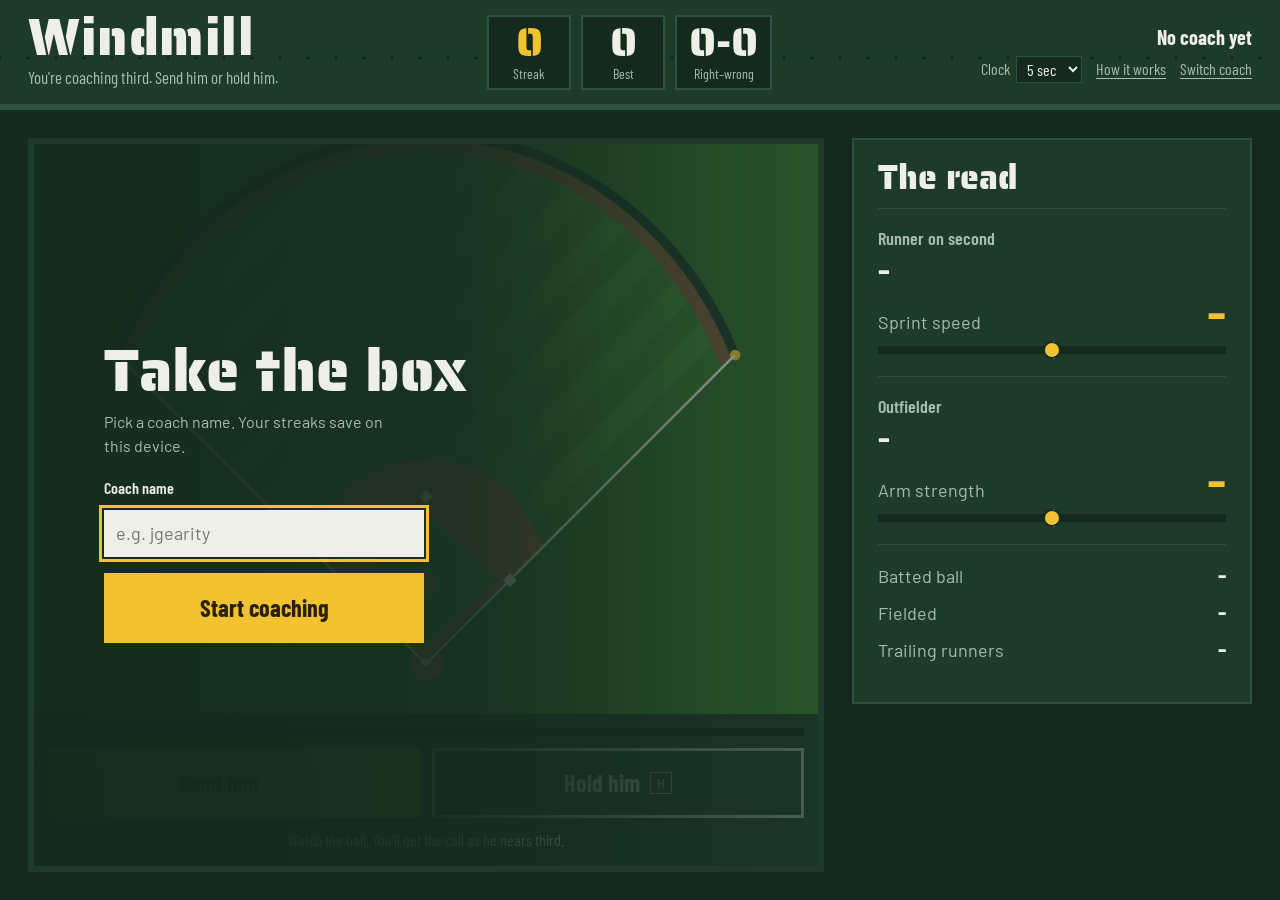
==== index.html @ f65767f8 "Windmill: third base coach simulator, rebuilt with real 2024-2026 data Static game (index.html, js/," ====
<!doctype html>
<html lang="en">
<head>
  <meta charset="utf-8">
  <meta name="viewport" content="width=device-width, initial-scale=1">
  <title>Windmill: Third Base Coach Simulator</title>
  <meta name="description" content="Real MLB plays. A runner is rounding third. Send him or hold him, and build a streak of correct calls.">
  <meta name="theme-color" content="#1e3a2b">
  <meta property="og:type" content="website">
  <meta property="og:title" content="Windmill: Third Base Coach Simulator">
  <meta property="og:description" content="Real MLB plays. A runner is rounding third. Send him or hold him, and build a streak of correct calls.">
  <meta property="og:image" content="og-image.png">
  <meta property="og:image:width" content="1200">
  <meta property="og:image:height" content="630">
  <meta name="twitter:card" content="summary_large_image">
  <link rel="icon" href="favicon.svg" type="image/svg+xml">
  <link rel="preconnect" href="https://fonts.googleapis.com">
  <link rel="preconnect" href="https://fonts.gstatic.com" crossorigin>
  <link href="https://fonts.googleapis.com/css2?family=Barlow:wght@400;500;600&family=Barlow+Condensed:wght@500;600;700&family=Saira+Stencil+One&display=swap" rel="stylesheet">
  <link rel="stylesheet" href="css/style.css">
</head>
<body>
  <header class="board">
    <div class="brand">
      <h1>Windmill</h1>
      <p>You're coaching third. Send him or hold him.</p>
    </div>
    <div class="tiles" aria-live="polite">
      <div class="tile tile-streak"><span class="tile-num" id="streak">0</span><span class="tile-label">Streak</span></div>
      <div class="tile"><span class="tile-num" id="best">0</span><span class="tile-label">Best</span></div>
      <div class="tile"><span class="tile-num" id="record">0-0</span><span class="tile-label">Right–wrong</span></div>
    </div>
    <div class="coach-meta">
      <span class="coach-name" id="coachName">No coach yet</span>
      <div class="coach-actions">
        <label class="timer-pick">Clock
          <select id="timerSelect">
            <option value="3">3 sec</option>
            <option value="5" selected>5 sec</option>
            <option value="8">8 sec</option>
            <option value="12">12 sec</option>
            <option value="0">Off</option>
          </select>
        </label>
        <button class="link-btn" id="aboutBtn" type="button">How it works</button>
        <button class="link-btn" id="switchBtn" type="button">Switch coach</button>
      </div>
    </div>
  </header>

  <main class="layout">
    <section class="field-wrap" aria-label="Play animation">
      <div class="stage">
        <div class="situation" id="situation" hidden>
          <span class="sit-round" id="sitRound" hidden></span>
          <span class="sit-inning" id="sitInning"></span>
          <span class="sit-outs" id="sitOuts"></span>
          <span class="sit-score" id="sitScore"></span>
        </div>
        <canvas id="field" role="img" aria-label="Top-down view of the field showing the runner, ball and outfielder"></canvas>
        <div class="clip-stage" id="clipStage" hidden></div>
      </div>

      <div class="callbar" id="callbar">
        <div class="clock" aria-hidden="true"><div class="clock-fill" id="clockFill"></div></div>
        <div class="calls">
          <button class="call call-send" id="sendBtn" type="button" disabled>Send him <kbd>S</kbd></button>
          <button class="call call-hold" id="holdBtn" type="button" disabled>Hold him <kbd>H</kbd></button>
        </div>
        <p class="call-hint" id="callHint" aria-live="polite">Watch the ball. You'll get the call as he nears third.</p>
      </div>

      <form class="login" id="login">
        <h2>Take the box</h2>
        <p>Pick a coach name. Your streaks save on this device.</p>
        <label for="username">Coach name</label>
        <input id="username" name="username" maxlength="20" autocomplete="nickname" required placeholder="e.g. jgearity">
        <button type="submit" class="call call-send">Start coaching</button>
        <div class="local-board" id="localBoard"></div>
      </form>
    </section>

    <aside class="panel" id="scout" aria-label="Scouting report">
      <h2 class="panel-title">The read</h2>
      <div class="scout-block">
        <p class="who"><span class="who-role">Runner on second</span><span class="who-name" id="runnerName">–</span></p>
        <div class="stat">
          <span class="stat-label">Sprint speed</span>
          <span class="stat-val" id="runnerSpeed">–</span>
        </div>
        <div class="meter" id="runnerMeter"><span class="meter-avg" title="MLB average"></span><span class="meter-dot"></span></div>
        <p class="meter-words" id="runnerWords"></p>
      </div>
      <div class="scout-block">
        <p class="who"><span class="who-role" id="fielderRole">Outfielder</span><span class="who-name" id="fielderName">–</span></p>
        <div class="stat">
          <span class="stat-label">Arm strength</span>
          <span class="stat-val" id="fielderArm">–</span>
        </div>
        <div class="meter" id="armMeter"><span class="meter-avg" title="MLB average"></span><span class="meter-dot"></span></div>
        <p class="meter-words" id="armWords"></p>
      </div>
      <div class="scout-block facts">
        <div><span>Batted ball</span><strong id="bbType">–</strong></div>
        <div><span>Fielded</span><strong id="bbDist">–</strong></div>
        <div><span>Trailing runners</span><strong id="trailing">–</strong></div>
      </div>
      <p class="demo-note" id="demoNote" hidden>Demo plays with invented players. Run the data pipeline to load real MLB sends.</p>
    </aside>

    <aside class="panel reveal" id="reveal" hidden aria-live="polite">
      <p class="verdict" id="verdict"></p>
      <h2 class="reveal-title" id="revealTitle"></h2>
      <p class="reveal-desc" id="revealDesc"></p>
      <div class="numbers">
        <div><span>Model: chance he scores</span><strong id="pSafe">–</strong></div>
        <div><span>Needed to send with <b id="beOuts"></b></span><strong id="beVal">–</strong></div>
      </div>
      <p class="process" id="process"></p>
      <div class="clip-meta" id="clipMeta"></div>
      <button class="call call-send next" id="nextBtn" type="button">Next play <kbd>Enter</kbd></button>
    </aside>
  </main>

  <dialog id="about">
    <form method="dialog" class="about">
      <h2>How it works</h2>
      <p>Every play here is a real MLB play where the third base coach sent a runner home from second on a single to the outfield. You see the play develop, then the clock starts. Send him or hold him.</p>
      <ul>
        <li><b>Send, and he scores:</b> streak continues.</li>
        <li><b>Hold, and he was thrown out in real life:</b> streak continues.</li>
        <li><b>Send, and he's out</b>, or <b>hold, and he scored:</b> streak's over.</li>
        <li><b>The clock runs out:</b> streak's over. Coaches don't get a timeout.</li>
      </ul>
      <p>Real coaches mostly send when it's safe, so the game draws safe and out plays about equally. Otherwise you could just send every time. <span id="poolNote"></span></p>
      <h3>The model</h3>
      <p>After each call you'll see a second grade. A timing model estimates how long the runner needs to get home (from his Statcast sprint speed) and how long the ball takes to get there (from where it was fielded and the outfielder's arm strength). The gap between the two becomes a probability he scores.</p>
      <p id="fitNote"></p>
      <p>Whether that probability is good enough depends on outs. With two outs an out at the plate barely costs anything, so you should send on a coin flip. With nobody out, holding gives you first and third with no outs, so you need to be close to sure. The thresholds come from a run expectancy table built from the same seasons, assuming the trailing runners take an extra base on the throw.</p>
      <p>The streak is graded on what really happened. The model grades the decision. Sometimes the right call gets thrown out.</p>
      <h3>The animation</h3>
      <p>The field animation is built from the play data, not tracked from video, so think of it as a recreation. It always ends the way the real play did. The broadcast clip plays after you decide.</p>
      <p class="about-credit">Built by Jacob Gearity. Data from MLB Statcast via Baseball Savant and the MLB Stats API. Video streams from MLB. Not affiliated with MLB.</p>
      <button class="call call-send" value="close">Back to the box</button>
    </form>
  </dialog>

  <script src="data/plays.js"></script>
  <script src="js/model.js"></script>
  <script src="js/store.js"></script>
  <script src="js/field.js"></script>
  <script src="js/game.js"></script>
</body>
</html>
---- css/style.css ----
:root {
  --board: #1e3a2b;
  --board-deep: #142a1e;
  --board-line: #2d5240;
  --chalk: #eef0e8;
  --chalk-dim: #a9bcae;
  --signal: #f2c230;
  --signal-ink: #2a2206;
  --out: #e0553f;
  --clay: #9a6743;
  --f-stencil: "Saira Stencil One", Impact, "Arial Black", sans-serif;
  --f-cond: "Barlow Condensed", "Arial Narrow", sans-serif;
  --f-body: "Barlow", "Segoe UI", system-ui, sans-serif;
  --gutter: clamp(16px, 2.5vw, 28px);
}

* { box-sizing: border-box; }
html, body { margin: 0; }
body {
  background: var(--board-deep);
  color: var(--chalk);
  font-family: var(--f-body);
  font-size: 16px;
  line-height: 1.5;
  min-height: 100vh;
}
button, input, select { font: inherit; }
:focus-visible { outline: 3px solid var(--signal); outline-offset: 2px; }
[hidden] { display: none !important; }
.sr-only {
  position: absolute; width: 1px; height: 1px; padding: 0; margin: -1px;
  overflow: hidden; clip: rect(0 0 0 0); white-space: nowrap; border: 0;
}

/* ---------- Scoreboard header ---------- */
.board {
  display: grid;
  grid-template-columns: auto 1fr auto;
  align-items: center;
  gap: var(--gutter);
  padding: 14px var(--gutter);
  background: var(--board);
  border-bottom: 6px solid var(--board-line);
  /* rivet line, like a painted steel board */
  background-image: radial-gradient(circle, rgba(0,0,0,.35) 1.5px, transparent 2px);
  background-size: 28px 100%;
  background-position: 14px 6px;
  background-repeat: repeat-x;
}
.brand h1 {
  font-family: var(--f-stencil);
  font-weight: 400;
  font-size: clamp(34px, 4.4vw, 52px);
  line-height: .9;
  letter-spacing: .01em;
  margin: 0;
  color: var(--chalk);
}
.brand p { margin: 4px 0 0; color: var(--chalk-dim); font-family: var(--f-cond); font-size: 17px; }

.tiles { display: flex; gap: 10px; justify-content: center; }
.tile {
  display: flex; flex-direction: column; align-items: center;
  min-width: 84px;
  padding: 6px 12px 4px;
  background: var(--board-deep);
  border: 2px solid var(--board-line);
}
.tile-num {
  font-family: var(--f-stencil);
  font-size: 40px;
  line-height: 1;
  color: var(--chalk);
  font-variant-numeric: tabular-nums;
}
.tile-streak .tile-num { color: var(--signal); }
.tile-label { font-family: var(--f-cond); font-size: 14px; color: var(--chalk-dim); }
.tile-num.flip { animation: flip .45s ease-out; }
@keyframes flip {
  0% { transform: rotateX(90deg); }
  100% { transform: rotateX(0); }
}

.coach-meta { text-align: right; display: flex; flex-direction: column; gap: 4px; align-items: flex-end; }
.coach-name { font-family: var(--f-cond); font-weight: 700; font-size: 20px; }
.coach-actions { display: flex; gap: 14px; align-items: center; flex-wrap: wrap; justify-content: flex-end; }
.timer-pick { font-family: var(--f-cond); color: var(--chalk-dim); display: flex; gap: 6px; align-items: center; }
.timer-pick select {
  background: var(--board-deep); color: var(--chalk);
  border: 1px solid var(--board-line); padding: 2px 6px;
}
.link-btn {
  background: none; border: 0; padding: 0; color: var(--chalk-dim);
  font-family: var(--f-cond); font-size: 16px; text-decoration: underline; text-underline-offset: 3px; cursor: pointer;
}
.link-btn:hover { color: var(--chalk); }

/* ---------- Layout ---------- */
.layout {
  display: grid;
  grid-template-columns: minmax(0, 1fr) 400px;
  gap: var(--gutter);
  padding: var(--gutter);
  max-width: 1560px;
  margin: 0 auto;
  align-items: start;
}

.field-wrap {
  position: relative;
  background: #356c32;
  border: 6px solid var(--board);
}
.stage { position: relative; }
#field { display: block; width: 100%; aspect-ratio: 510 / 433; max-height: calc(100vh - 330px); min-height: 300px; }

/* After the play, the broadcast clip covers the field area. */
.clip-stage { position: absolute; inset: 0; background: #000; }
.clip-stage video { display: block; width: 100%; height: 100%; object-fit: contain; background: #000; }

.situation {
  position: absolute; top: 12px; left: 12px; z-index: 1;
  display: flex; gap: 18px; align-items: center;
  padding: 8px 16px;
  background: rgba(20, 42, 30, .94);
  border: 2px solid var(--board-line);
  font-family: var(--f-cond); font-size: 25px; font-weight: 700; line-height: 1.2;
}
.sit-round { color: var(--signal); }
.sit-outs { display: inline-flex; gap: 6px; align-items: center; }
.sit-outs i {
  width: 16px; height: 16px; border-radius: 50%;
  border: 2.5px solid var(--chalk-dim); display: inline-block;
}
.sit-outs i.on { background: var(--out); border-color: var(--out); }
.sit-score { font-variant-numeric: tabular-nums; }

/* ---------- Call bar ---------- */
.callbar { padding: 14px; background: var(--board); }
.clock { height: 8px; background: var(--board-deep); margin-bottom: 12px; overflow: hidden; }
.clock-fill { height: 100%; width: 100%; background: var(--signal); transform-origin: left; transform: scaleX(0); }
.clock-fill.urgent { background: var(--out); }
.calls { display: grid; grid-template-columns: 1fr 1fr; gap: 12px; }
.call {
  display: inline-flex; align-items: center; justify-content: center; gap: 10px;
  padding: 14px 18px;
  font-family: var(--f-cond); font-weight: 700; font-size: 24px;
  border: 3px solid transparent; cursor: pointer;
  transition: transform .08s ease, filter .15s;
}
.call:active:not(:disabled) { transform: translateY(1px); }
.call:disabled { opacity: .35; cursor: not-allowed; }
.call kbd {
  font-family: var(--f-body); font-size: 12px; font-weight: 600;
  padding: 1px 6px; border: 1.5px solid currentColor; opacity: .7;
}
.call-send { background: var(--signal); color: var(--signal-ink); }
.call-send:hover:not(:disabled) { filter: brightness(1.08); }
.call-hold { background: transparent; color: var(--chalk); border-color: var(--chalk); }
.call-hold:hover:not(:disabled) { background: rgba(238,240,232,.08); }
.calls.live .call { animation: ready .5s ease-out; }
@keyframes ready { from { transform: scale(.97); } to { transform: none; } }
.call-hint { margin: 10px 0 0; color: var(--chalk-dim); font-family: var(--f-cond); font-size: 16px; text-align: center; min-height: 1.5em; }

/* ---------- Login ---------- */
.login {
  position: absolute; inset: 0;
  display: flex; flex-direction: column; justify-content: center;
  padding: clamp(20px, 6vw, 70px);
  background: linear-gradient(90deg, rgba(20,42,30,.96) 0%, rgba(20,42,30,.9) 55%, rgba(20,42,30,.35) 100%);
  gap: 10px;
}
.login h2 { font-family: var(--f-stencil); font-weight: 400; font-size: clamp(36px, 5vw, 60px); line-height: 1; margin: 0; }
.login p { margin: 0 0 8px; max-width: 34ch; color: var(--chalk-dim); }
.login label { font-family: var(--f-cond); font-weight: 600; font-size: 16px; }
.login input {
  max-width: 320px; padding: 10px 12px;
  background: var(--chalk); color: #10241a; border: 0; font-size: 18px;
}
.login .call { max-width: 320px; margin-top: 6px; }
.local-board { margin-top: 18px; max-width: 320px; font-family: var(--f-cond); }
.local-board h3 { margin: 0 0 6px; font-size: 17px; color: var(--chalk-dim); font-weight: 600; }
.local-board ol { margin: 0; padding: 0; list-style: none; }
.local-board li {
  display: flex; justify-content: space-between; padding: 4px 0;
  border-bottom: 1px solid var(--board-line); font-size: 17px;
}
.local-board li button { background: none; border: 0; color: var(--chalk); cursor: pointer; padding: 0; text-align: left; }
.local-board li button:hover { color: var(--signal); }
.local-board li span { font-family: var(--f-stencil); color: var(--signal); }

/* ---------- Panels ---------- */
.panel {
  background: var(--board);
  border: 2px solid var(--board-line);
  padding: 20px 24px 22px;
}
.panel-title {
  font-family: var(--f-stencil); font-weight: 400; font-size: 34px; line-height: 1;
  margin: 0 0 14px;
}
.scout-block { padding: 16px 0; border-top: 1px solid var(--board-line); }
.who { margin: 0 0 8px; display: flex; flex-direction: column; }
.who-role { font-family: var(--f-cond); color: var(--chalk-dim); font-size: 18px; font-weight: 600; }
.who-name { font-family: var(--f-cond); font-weight: 700; font-size: 31px; line-height: 1.1; }
.stat { display: flex; justify-content: space-between; align-items: baseline; gap: 8px; }
.stat-label { color: var(--chalk-dim); font-size: 18px; }
.stat-val { font-family: var(--f-stencil); font-size: 40px; line-height: 1.1; color: var(--signal); font-variant-numeric: tabular-nums; white-space: nowrap; }
.stat-val small { font-family: var(--f-cond); font-size: 18px; font-weight: 600; color: var(--chalk-dim); }
.meter { position: relative; height: 8px; background: var(--board-deep); margin: 8px 0 6px; }
.meter-avg { position: absolute; top: -5px; bottom: -5px; width: 3px; background: var(--chalk-dim); left: 50%; }
.meter-dot {
  position: absolute; top: 50%; width: 18px; height: 18px; margin: -9px 0 0 -9px;
  background: var(--signal); border: 2px solid var(--board-deep); border-radius: 50%; left: 50%;
  transition: left .5s ease;
}
.meter-words { margin: 6px 0 0; font-size: 16px; color: var(--chalk-dim); }
.facts { display: grid; gap: 8px; }
.facts div { display: flex; justify-content: space-between; align-items: baseline; gap: 12px; font-size: 18px; }
.facts span { color: var(--chalk-dim); }
.facts strong { font-family: var(--f-cond); font-size: 22px; font-weight: 700; text-align: right; line-height: 1.2; }
.demo-note {
  margin: 12px 0 0; padding: 10px 12px; font-size: 14px;
  border-left: 3px solid var(--signal); background: var(--board-deep); color: var(--chalk-dim);
}

/* ---------- Reveal ---------- */
.verdict {
  margin: 0; font-family: var(--f-cond); font-weight: 700; font-size: 18px;
}
.verdict.good { color: var(--signal); }
.verdict.bad { color: var(--out); }
.reveal-title { font-family: var(--f-stencil); font-weight: 400; font-size: 34px; line-height: 1.05; margin: 2px 0 8px; }
.reveal-desc { margin: 0 0 14px; color: var(--chalk-dim); font-size: 15px; }
.numbers { display: grid; grid-template-columns: 1fr 1fr; gap: 10px; margin-bottom: 10px; }
.numbers div { background: var(--board-deep); padding: 8px 10px; display: flex; flex-direction: column; }
.numbers span { font-size: 13px; color: var(--chalk-dim); line-height: 1.3; }
.numbers strong { font-family: var(--f-stencil); font-weight: 400; font-size: 30px; color: var(--chalk); }
.process { margin: 0 0 14px; font-size: 16px; }
.clip-meta {
  display: flex; flex-wrap: wrap; align-items: baseline; gap: 6px 16px;
  margin: 0 0 16px; font-size: 14px; color: var(--chalk-dim);
}
.clip-meta .link-btn { color: var(--chalk); font-size: 18px; }
.clip-meta a { color: var(--signal); }
.clip-note { margin: 0; width: 100%; padding: 10px 12px; background: var(--board-deep); }
.next { width: 100%; }

/* ---------- About dialog ---------- */
dialog {
  max-width: 620px; width: calc(100% - 32px);
  background: var(--board); color: var(--chalk);
  border: 2px solid var(--board-line); padding: 0;
}
dialog::backdrop { background: rgba(10, 20, 14, .75); }
.about { padding: 24px 28px 28px; }
.about h2 { font-family: var(--f-stencil); font-weight: 400; font-size: 36px; margin: 0 0 10px; }
.about h3 { font-family: var(--f-cond); font-size: 22px; margin: 20px 0 4px; }
.about p, .about li { color: var(--chalk-dim); max-width: 64ch; }
.about b { color: var(--chalk); }
.about ul { padding-left: 20px; }
.about .call { margin-top: 12px; }
.about .about-credit { font-size: 14px; border-top: 1px solid var(--board-line); padding-top: 12px; margin-top: 20px; }

/* ---------- Responsive ---------- */
@media (max-width: 980px) {
  .board { grid-template-columns: 1fr auto; }
  .coach-meta { grid-column: 1 / -1; flex-direction: row; justify-content: space-between; align-items: center; }
  .layout { display: flex; flex-direction: column; align-items: stretch; }
  .panel { order: -1; }
}
@media (max-width: 560px) {
  .board { gap: 8px 12px; padding: 10px 16px; }
  .brand h1 { font-size: 32px; }
  .brand p { display: none; }
  .tiles { gap: 6px; }
  .tile { min-width: 0; padding: 3px 8px 2px; }
  .tile-num { font-size: 24px; }
  .tile-label { font-size: 12px; }
  .coach-name { font-size: 17px; white-space: nowrap; }
  .coach-actions { gap: 10px; font-size: 14px; }
  .link-btn { font-size: 15px; }
  .layout { gap: 12px; padding: 12px 16px; }
  .call { font-size: 20px; padding: 12px; }
  .call kbd { display: none; }
  .callbar { padding: 10px; }
  .situation { top: 6px; left: 6px; right: 6px; font-size: 16px; gap: 10px; padding: 4px 10px; flex-wrap: wrap; }
  .sit-outs i { width: 12px; height: 12px; border-width: 2px; }
  .login { background: rgba(20,42,30,.95); padding: 20px; }
  #field { max-height: none; }

  #scout { display: grid; grid-template-columns: 1fr 1fr; column-gap: 14px; padding: 10px 12px; }
  #scout .panel-title { display: none; }
  #scout .scout-block { padding: 6px 0; border-top: 0; }
  #scout .facts, #scout .demo-note { grid-column: 1 / -1; }
  #scout .facts { border-top: 1px solid var(--board-line); padding-top: 8px; gap: 2px; }
  .who { margin-bottom: 4px; }
  .who-name { font-size: 20px; }
  .who-role, .stat-label { font-size: 14px; }
  .facts div { font-size: 14px; }
  .facts strong { font-size: 16px; }
  .stat { flex-direction: column; align-items: flex-start; gap: 0; }
  .stat-val { font-size: 26px; }
  .stat-val small { font-size: 14px; }
  .meter { margin: 4px 0 2px; }
  .meter-words { display: none; }
  .demo-note { margin-top: 6px; padding: 6px 8px; font-size: 12px; }
  .reveal { padding: 14px 16px; }
  .reveal-title { font-size: 26px; }
  .reveal-desc { font-size: 14px; margin-bottom: 10px; }
  .numbers { gap: 8px; margin-bottom: 8px; }
  .numbers strong { font-size: 24px; }
  .process { font-size: 15px; margin-bottom: 8px; }
  .clip-meta { margin-bottom: 10px; }
  /* The panel sits above the field on phones, so pin the clip to the top of the field area. */
  .clip-stage video { object-position: center top; }
  .about { padding: 20px 18px 22px; }
}
@media (prefers-reduced-motion: reduce) {
  .tile-num.flip, .calls.live .call { animation: none; }
  .meter-dot { transition: none; }
}
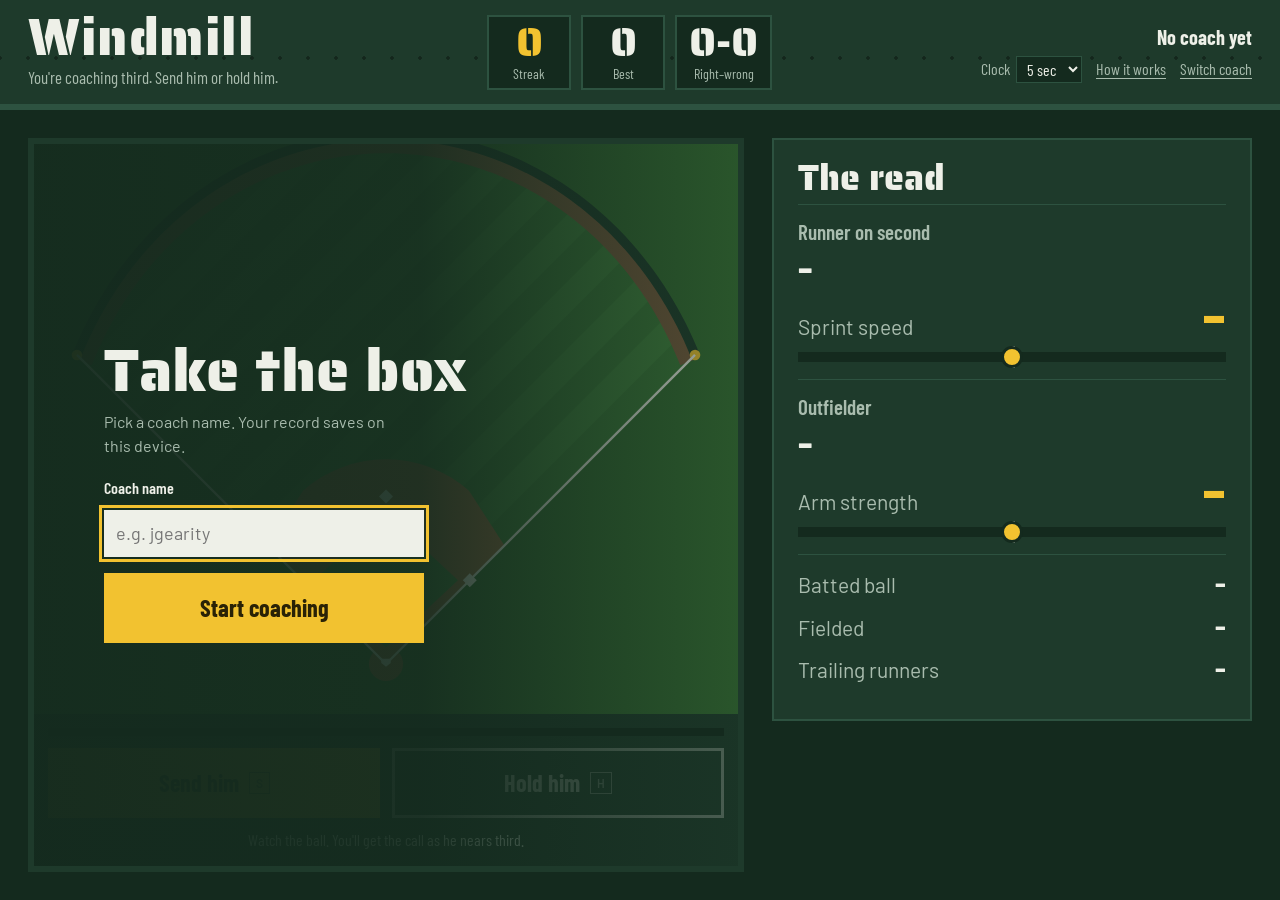
==== commit 696134f9: "Add leaderboard and risk ranking; move scorebug above the read The scorebug now sits at the top of t" ====
--- a/index.html
+++ b/index.html
@@ -6,10 +6,12 @@
   <title>Windmill: Third Base Coach Simulator</title>
   <meta name="description" content="Real MLB plays. A runner is rounding third. Send him or hold him, and build a streak of correct calls.">
   <meta name="theme-color" content="#1e3a2b">
+  <link rel="canonical" href="https://gearity.github.io/windmill/">
   <meta property="og:type" content="website">
+  <meta property="og:url" content="https://gearity.github.io/windmill/">
   <meta property="og:title" content="Windmill: Third Base Coach Simulator">
   <meta property="og:description" content="Real MLB plays. A runner is rounding third. Send him or hold him, and build a streak of correct calls.">
-  <meta property="og:image" content="og-image.png">
+  <meta property="og:image" content="https://gearity.github.io/windmill/og-image.png">
   <meta property="og:image:width" content="1200">
   <meta property="og:image:height" content="630">
   <meta name="twitter:card" content="summary_large_image">
@@ -42,6 +44,7 @@
             <option value="0">Off</option>
           </select>
         </label>
+        <a class="link-btn board-link" href="leaderboard.html" hidden>Leaderboard</a>
         <button class="link-btn" id="aboutBtn" type="button">How it works</button>
         <button class="link-btn" id="switchBtn" type="button">Switch coach</button>
       </div>
@@ -51,12 +54,6 @@
   <main class="layout">
     <section class="field-wrap" aria-label="Play animation">
       <div class="stage">
-        <div class="situation" id="situation" hidden>
-          <span class="sit-round" id="sitRound" hidden></span>
-          <span class="sit-inning" id="sitInning"></span>
-          <span class="sit-outs" id="sitOuts"></span>
-          <span class="sit-score" id="sitScore"></span>
-        </div>
         <canvas id="field" role="img" aria-label="Top-down view of the field showing the runner, ball and outfielder"></canvas>
         <div class="clip-stage" id="clipStage" hidden></div>
       </div>
@@ -72,80 +69,89 @@
 
       <form class="login" id="login">
         <h2>Take the box</h2>
-        <p>Pick a coach name. Your streaks save on this device.</p>
+        <p>Pick a coach name. Your record saves on this device.<span class="board-link" hidden> Every streak you finish also goes on the leaderboard under this name.</span></p>
         <label for="username">Coach name</label>
         <input id="username" name="username" maxlength="20" autocomplete="nickname" required placeholder="e.g. jgearity">
         <button type="submit" class="call call-send">Start coaching</button>
         <div class="local-board" id="localBoard"></div>
+        <a class="board-link login-board-link" href="leaderboard.html" hidden>See the leaderboard</a>
       </form>
     </section>
 
-    <aside class="panel" id="scout" aria-label="Scouting report">
-      <h2 class="panel-title">The read</h2>
-      <div class="scout-block">
-        <p class="who"><span class="who-role">Runner on second</span><span class="who-name" id="runnerName">–</span></p>
-        <div class="stat">
-          <span class="stat-label">Sprint speed</span>
-          <span class="stat-val" id="runnerSpeed">–</span>
+    <div class="side">
+      <div class="situation" id="situation" hidden>
+        <div class="sit-state">
+          <span class="sit-round" id="sitRound" hidden></span>
+          <span class="sit-inning" id="sitInning"></span>
+          <span class="sit-outs" id="sitOuts"></span>
         </div>
-        <div class="meter" id="runnerMeter"><span class="meter-avg" title="MLB average"></span><span class="meter-dot"></span></div>
-        <p class="meter-words" id="runnerWords"></p>
+        <div class="sit-score" id="sitScore"></div>
       </div>
-      <div class="scout-block">
-        <p class="who"><span class="who-role" id="fielderRole">Outfielder</span><span class="who-name" id="fielderName">–</span></p>
-        <div class="stat">
-          <span class="stat-label">Arm strength</span>
-          <span class="stat-val" id="fielderArm">–</span>
+
+      <aside class="panel" id="scout" aria-label="Scouting report">
+        <h2 class="panel-title">The read</h2>
+        <div class="scout-block">
+          <p class="who"><span class="who-role">Runner on second</span><span class="who-name" id="runnerName">–</span></p>
+          <div class="stat">
+            <span class="stat-label">Sprint speed</span>
+            <span class="stat-val" id="runnerSpeed">–</span>
+          </div>
+          <div class="meter" id="runnerMeter"><span class="meter-avg" title="MLB average"></span><span class="meter-dot"></span></div>
+          <p class="meter-words" id="runnerWords"></p>
         </div>
-        <div class="meter" id="armMeter"><span class="meter-avg" title="MLB average"></span><span class="meter-dot"></span></div>
-        <p class="meter-words" id="armWords"></p>
-      </div>
-      <div class="scout-block facts">
-        <div><span>Batted ball</span><strong id="bbType">–</strong></div>
-        <div><span>Fielded</span><strong id="bbDist">–</strong></div>
-        <div><span>Trailing runners</span><strong id="trailing">–</strong></div>
-      </div>
-      <p class="demo-note" id="demoNote" hidden>Demo plays with invented players. Run the data pipeline to load real MLB sends.</p>
-    </aside>
+        <div class="scout-block">
+          <p class="who"><span class="who-role" id="fielderRole">Outfielder</span><span class="who-name" id="fielderName">–</span></p>
+          <div class="stat">
+            <span class="stat-label">Arm strength</span>
+            <span class="stat-val" id="fielderArm">–</span>
+          </div>
+          <div class="meter" id="armMeter"><span class="meter-avg" title="MLB average"></span><span class="meter-dot"></span></div>
+          <p class="meter-words" id="armWords"></p>
+        </div>
+        <div class="scout-block facts">
+          <div><span>Batted ball</span><strong id="bbType">–</strong></div>
+          <div><span>Fielded</span><strong id="bbDist">–</strong></div>
+          <div><span>Trailing runners</span><strong id="trailing">–</strong></div>
+        </div>
+        <p class="demo-note" id="demoNote" hidden>Demo plays with made-up players. Run the data pipeline to load real MLB sends.</p>
+      </aside>
 
-    <aside class="panel reveal" id="reveal" hidden aria-live="polite">
-      <p class="verdict" id="verdict"></p>
-      <h2 class="reveal-title" id="revealTitle"></h2>
-      <p class="reveal-desc" id="revealDesc"></p>
-      <div class="numbers">
-        <div><span>Model: chance he scores</span><strong id="pSafe">–</strong></div>
-        <div><span>Needed to send with <b id="beOuts"></b></span><strong id="beVal">–</strong></div>
-      </div>
-      <p class="process" id="process"></p>
-      <div class="clip-meta" id="clipMeta"></div>
-      <button class="call call-send next" id="nextBtn" type="button">Next play <kbd>Enter</kbd></button>
-    </aside>
+      <aside class="panel reveal" id="reveal" hidden aria-live="polite">
+        <p class="verdict" id="verdict"></p>
+        <h2 class="reveal-title" id="revealTitle"></h2>
+        <p class="reveal-desc" id="revealDesc"></p>
+        <div class="numbers">
+          <div><span>Model: chance he scores</span><strong id="pSafe">–</strong></div>
+          <div><span>Needed to send with <b id="beOuts"></b></span><strong id="beVal">–</strong></div>
+        </div>
+        <p class="process" id="process"></p>
+        <p class="risk" id="risk" hidden></p>
+        <div class="clip-meta" id="clipMeta"></div>
+        <button class="call call-send next" id="nextBtn" type="button">Next play <kbd>Enter</kbd></button>
+      </aside>
+    </div>
   </main>
 
   <dialog id="about">
     <form method="dialog" class="about">
       <h2>How it works</h2>
-      <p>Every play here is a real MLB play where the third base coach sent a runner home from second on a single to the outfield. You see the play develop, then the clock starts. Send him or hold him.</p>
-      <ul>
-        <li><b>Send, and he scores:</b> streak continues.</li>
-        <li><b>Hold, and he was thrown out in real life:</b> streak continues.</li>
-        <li><b>Send, and he's out</b>, or <b>hold, and he scored:</b> streak's over.</li>
-        <li><b>The clock runs out:</b> streak's over. Coaches don't get a timeout.</li>
-      </ul>
-      <p>Real coaches mostly send when it's safe, so the game draws safe and out plays about equally. Otherwise you could just send every time. <span id="poolNote"></span></p>
+      <p>Every play here is a real MLB play where the third base coach sent a runner home from second on a single to the outfield. You watch the play develop, then the clock starts. Send him or hold him.</p>
+      <p>Your streak grows when you send a runner who scored, or hold one who was thrown out at the plate in real life. It ends when you send a runner who was thrown out, hold one who scored, or let the clock run out. Coaches don't get a timeout.</p>
+      <p>Real coaches mostly send when it's safe, so the game deals safe and out plays about equally. Otherwise you could send every time and never lose. <span id="poolNote"></span></p>
       <h3>The model</h3>
-      <p>After each call you'll see a second grade. A timing model estimates how long the runner needs to get home (from his Statcast sprint speed) and how long the ball takes to get there (from where it was fielded and the outfielder's arm strength). The gap between the two becomes a probability he scores.</p>
+      <p>After each call you get a second grade. A timing model estimates how long the runner needs to get home, from his Statcast sprint speed, and how long the ball needs to get there, from where it was fielded and the outfielder's arm. The gap between the two becomes the chance he scores.</p>
       <p id="fitNote"></p>
-      <p>Whether that probability is good enough depends on outs. With two outs an out at the plate barely costs anything, so you should send on a coin flip. With nobody out, holding gives you first and third with no outs, so you need to be close to sure. The thresholds come from a run expectancy table built from the same seasons, assuming the trailing runners take an extra base on the throw.</p>
-      <p>The streak is graded on what really happened. The model grades the decision. Sometimes the right call gets thrown out.</p>
+      <p>How big a chance you need depends on outs. With two outs, an out at the plate costs little, so sending pays if he scores a bit under half the time. With nobody out, a hold leaves first and third with nobody out, so he needs to score about three times in four. Those thresholds come from a run expectancy table built from the same seasons, assuming the trailing runners each take an extra base on the throw.</p>
+      <p>The streak is graded on what really happened, and the model grades the decision. Sometimes the right call gets thrown out.</p>
       <h3>The animation</h3>
-      <p>The field animation is built from the play data, not tracked from video, so think of it as a recreation. It always ends the way the real play did. The broadcast clip plays after you decide.</p>
+      <p>The field animation is a recreation built from the play data. It isn't tracked from video, and it always ends the way the real play did. The broadcast clip plays after you decide.</p>
       <p class="about-credit">Built by Jacob Gearity. Data from MLB Statcast via Baseball Savant and the MLB Stats API. Video streams from MLB. Not affiliated with MLB.</p>
       <button class="call call-send" value="close">Back to the box</button>
     </form>
   </dialog>
 
   <script src="data/plays.js"></script>
+  <script src="js/config.js"></script>
   <script src="js/model.js"></script>
   <script src="js/store.js"></script>
   <script src="js/field.js"></script>
--- a/css/style.css
+++ b/css/style.css
@@ -98,7 +98,7 @@
 /* ---------- Layout ---------- */
 .layout {
   display: grid;
-  grid-template-columns: minmax(0, 1fr) 400px;
+  grid-template-columns: minmax(0, 1fr) 480px;
   gap: var(--gutter);
   padding: var(--gutter);
   max-width: 1560px;
@@ -118,22 +118,26 @@
 .clip-stage { position: absolute; inset: 0; background: #000; }
 .clip-stage video { display: block; width: 100%; height: 100%; object-fit: contain; background: #000; }
 
+/* ---------- Right column: scorebug on top, then the read or the reveal ---------- */
+.side { display: flex; flex-direction: column; gap: 12px; min-width: 0; }
+
 .situation {
-  position: absolute; top: 12px; left: 12px; z-index: 1;
-  display: flex; gap: 18px; align-items: center;
-  padding: 8px 16px;
-  background: rgba(20, 42, 30, .94);
+  display: flex; flex-wrap: wrap; justify-content: space-between; align-items: center; gap: 8px 20px;
+  padding: 12px 20px;
+  background: var(--board-deep);
   border: 2px solid var(--board-line);
-  font-family: var(--f-cond); font-size: 25px; font-weight: 700; line-height: 1.2;
-}
+  font-family: var(--f-cond); font-size: 32px; font-weight: 700; line-height: 1.1;
+}
+.sit-state { display: flex; align-items: center; gap: 16px; flex-wrap: wrap; }
 .sit-round { color: var(--signal); }
-.sit-outs { display: inline-flex; gap: 6px; align-items: center; }
+.sit-outs { display: inline-flex; gap: 7px; align-items: center; }
 .sit-outs i {
-  width: 16px; height: 16px; border-radius: 50%;
-  border: 2.5px solid var(--chalk-dim); display: inline-block;
+  width: 20px; height: 20px; border-radius: 50%;
+  border: 3px solid var(--chalk-dim); display: inline-block;
 }
 .sit-outs i.on { background: var(--out); border-color: var(--out); }
-.sit-score { font-variant-numeric: tabular-nums; }
+.sit-score { display: flex; gap: 18px; font-variant-numeric: tabular-nums; }
+.sit-score em { font-family: var(--f-stencil); font-style: normal; font-weight: 400; color: var(--signal); margin-left: 6px; }
 
 /* ---------- Call bar ---------- */
 .callbar { padding: 14px; background: var(--board); }
@@ -196,29 +200,29 @@
   padding: 20px 24px 22px;
 }
 .panel-title {
-  font-family: var(--f-stencil); font-weight: 400; font-size: 34px; line-height: 1;
-  margin: 0 0 14px;
-}
-.scout-block { padding: 16px 0; border-top: 1px solid var(--board-line); }
-.who { margin: 0 0 8px; display: flex; flex-direction: column; }
-.who-role { font-family: var(--f-cond); color: var(--chalk-dim); font-size: 18px; font-weight: 600; }
-.who-name { font-family: var(--f-cond); font-weight: 700; font-size: 31px; line-height: 1.1; }
+  font-family: var(--f-stencil); font-weight: 400; font-size: 36px; line-height: 1;
+  margin: 0 0 8px;
+}
+.scout-block { padding: 11px 0; border-top: 1px solid var(--board-line); }
+.who { margin: 0 0 4px; display: flex; flex-direction: column; }
+.who-role { font-family: var(--f-cond); color: var(--chalk-dim); font-size: 21px; font-weight: 600; }
+.who-name { font-family: var(--f-cond); font-weight: 700; font-size: 38px; line-height: 1.05; }
 .stat { display: flex; justify-content: space-between; align-items: baseline; gap: 8px; }
-.stat-label { color: var(--chalk-dim); font-size: 18px; }
-.stat-val { font-family: var(--f-stencil); font-size: 40px; line-height: 1.1; color: var(--signal); font-variant-numeric: tabular-nums; white-space: nowrap; }
-.stat-val small { font-family: var(--f-cond); font-size: 18px; font-weight: 600; color: var(--chalk-dim); }
-.meter { position: relative; height: 8px; background: var(--board-deep); margin: 8px 0 6px; }
-.meter-avg { position: absolute; top: -5px; bottom: -5px; width: 3px; background: var(--chalk-dim); left: 50%; }
+.stat-label { color: var(--chalk-dim); font-size: 21px; }
+.stat-val { font-family: var(--f-stencil); font-size: 50px; line-height: 1.05; color: var(--signal); font-variant-numeric: tabular-nums; white-space: nowrap; }
+.stat-val small { font-family: var(--f-cond); font-size: 21px; font-weight: 600; color: var(--chalk-dim); }
+.meter { position: relative; height: 10px; background: var(--board-deep); margin: 8px 0 6px; }
+.meter-avg { position: absolute; top: -6px; bottom: -6px; width: 3px; background: var(--chalk-dim); left: 50%; }
 .meter-dot {
-  position: absolute; top: 50%; width: 18px; height: 18px; margin: -9px 0 0 -9px;
-  background: var(--signal); border: 2px solid var(--board-deep); border-radius: 50%; left: 50%;
+  position: absolute; top: 50%; width: 22px; height: 22px; margin: -11px 0 0 -11px;
+  background: var(--signal); border: 3px solid var(--board-deep); border-radius: 50%; left: 50%;
   transition: left .5s ease;
 }
-.meter-words { margin: 6px 0 0; font-size: 16px; color: var(--chalk-dim); }
+.meter-words { margin: 6px 0 0; font-size: 19px; color: var(--chalk-dim); }
 .facts { display: grid; gap: 8px; }
-.facts div { display: flex; justify-content: space-between; align-items: baseline; gap: 12px; font-size: 18px; }
+.facts div { display: flex; justify-content: space-between; align-items: baseline; gap: 12px; font-size: 21px; }
 .facts span { color: var(--chalk-dim); }
-.facts strong { font-family: var(--f-cond); font-size: 22px; font-weight: 700; text-align: right; line-height: 1.2; }
+.facts strong { font-family: var(--f-cond); font-size: 28px; font-weight: 700; text-align: right; line-height: 1.15; }
 .demo-note {
   margin: 12px 0 0; padding: 10px 12px; font-size: 14px;
   border-left: 3px solid var(--signal); background: var(--board-deep); color: var(--chalk-dim);
@@ -236,7 +240,9 @@
 .numbers div { background: var(--board-deep); padding: 8px 10px; display: flex; flex-direction: column; }
 .numbers span { font-size: 13px; color: var(--chalk-dim); line-height: 1.3; }
 .numbers strong { font-family: var(--f-stencil); font-weight: 400; font-size: 30px; color: var(--chalk); }
-.process { margin: 0 0 14px; font-size: 16px; }
+.process { margin: 0 0 8px; font-size: 17px; }
+.risk { margin: 0 0 14px; font-size: 17px; color: var(--chalk-dim); }
+.risk strong { color: var(--signal); font-weight: 600; }
 .clip-meta {
   display: flex; flex-wrap: wrap; align-items: baseline; gap: 6px 16px;
   margin: 0 0 16px; font-size: 14px; color: var(--chalk-dim);
@@ -245,6 +251,36 @@
 .clip-meta a { color: var(--signal); }
 .clip-note { margin: 0; width: 100%; padding: 10px 12px; background: var(--board-deep); }
 .next { width: 100%; }
+
+/* ---------- Leaderboard ---------- */
+a.link-btn { display: inline-block; }
+.login-board-link { color: var(--signal); font-family: var(--f-cond); font-size: 17px; margin-top: 10px; }
+.board-page-header { grid-template-columns: 1fr auto; }
+.brand h1 a { color: inherit; text-decoration: none; }
+.back-btn { text-decoration: none; font-size: 20px; padding: 10px 18px; }
+.lb { max-width: 900px; margin: 0 auto; padding: var(--gutter); }
+.lb-head { display: flex; flex-wrap: wrap; justify-content: space-between; align-items: center; gap: 12px; }
+.lb-head .panel-title { margin: 0; }
+.lb-tabs { display: flex; gap: 8px; }
+.lb-tab {
+  background: transparent; color: var(--chalk-dim); border: 2px solid var(--board-line);
+  font-family: var(--f-cond); font-weight: 700; font-size: 18px; padding: 6px 14px; cursor: pointer;
+}
+.lb-tab[aria-selected="true"] { background: var(--signal); color: var(--signal-ink); border-color: var(--signal); }
+.lb-note { color: var(--chalk-dim); font-size: 16px; margin: 12px 0 16px; max-width: 70ch; }
+.lb-status { font-family: var(--f-cond); font-size: 20px; color: var(--chalk-dim); }
+.lb-table { width: 100%; border-collapse: collapse; font-family: var(--f-cond); font-size: 22px; }
+.lb-table th {
+  text-align: left; font-size: 16px; font-weight: 600; color: var(--chalk-dim);
+  padding: 6px 10px; border-bottom: 2px solid var(--board-line);
+}
+.lb-table td { padding: 10px; border-bottom: 1px solid var(--board-line); }
+.lb-table td:first-child { color: var(--chalk-dim); width: 3ch; }
+.lb-table td:nth-child(2) { font-weight: 700; overflow-wrap: anywhere; }
+.lb-table .num { text-align: right; }
+.lb-table td.num { font-family: var(--f-stencil); font-size: 30px; color: var(--signal); line-height: 1; }
+.lb-table td:nth-child(4), .lb-table td:nth-child(5) { color: var(--chalk-dim); font-size: 18px; white-space: nowrap; }
+.lb-table tr.me td { background: rgba(242, 194, 48, .1); }
 
 /* ---------- About dialog ---------- */
 dialog {
@@ -267,7 +303,7 @@
   .board { grid-template-columns: 1fr auto; }
   .coach-meta { grid-column: 1 / -1; flex-direction: row; justify-content: space-between; align-items: center; }
   .layout { display: flex; flex-direction: column; align-items: stretch; }
-  .panel { order: -1; }
+  .side { order: -1; }
 }
 @media (max-width: 560px) {
   .board { gap: 8px 12px; padding: 10px 16px; }
@@ -280,12 +316,19 @@
   .coach-name { font-size: 17px; white-space: nowrap; }
   .coach-actions { gap: 10px; font-size: 14px; }
   .link-btn { font-size: 15px; }
-  .layout { gap: 12px; padding: 12px 16px; }
-  .call { font-size: 20px; padding: 12px; }
+  .layout { gap: 10px; padding: 10px 16px; }
+  .call { font-size: 20px; padding: 10px; }
   .call kbd { display: none; }
-  .callbar { padding: 10px; }
-  .situation { top: 6px; left: 6px; right: 6px; font-size: 16px; gap: 10px; padding: 4px 10px; flex-wrap: wrap; }
-  .sit-outs i { width: 12px; height: 12px; border-width: 2px; }
+  .callbar { padding: 8px 10px; }
+  .clock { margin-bottom: 8px; }
+  .call-hint { margin-top: 6px; }
+  .field-wrap { border-width: 4px; }
+  .side { gap: 8px; }
+  .situation { font-size: 21px; gap: 4px 14px; padding: 6px 12px; }
+  .sit-state { gap: 10px; }
+  .sit-score { gap: 12px; }
+  .sit-outs { gap: 5px; }
+  .sit-outs i { width: 14px; height: 14px; border-width: 2px; }
   .login { background: rgba(20,42,30,.95); padding: 20px; }
   #field { max-height: none; }
 
@@ -294,17 +337,24 @@
   #scout .scout-block { padding: 6px 0; border-top: 0; }
   #scout .facts, #scout .demo-note { grid-column: 1 / -1; }
   #scout .facts { border-top: 1px solid var(--board-line); padding-top: 8px; gap: 2px; }
-  .who { margin-bottom: 4px; }
-  .who-name { font-size: 20px; }
-  .who-role, .stat-label { font-size: 14px; }
-  .facts div { font-size: 14px; }
-  .facts strong { font-size: 16px; }
+  .who { margin-bottom: 2px; }
+  .who-name { font-size: 22px; }
+  .who-role, .stat-label { font-size: 15px; }
+  .facts div { font-size: 15px; }
+  .facts strong { font-size: 18px; }
   .stat { flex-direction: column; align-items: flex-start; gap: 0; }
-  .stat-val { font-size: 26px; }
-  .stat-val small { font-size: 14px; }
-  .meter { margin: 4px 0 2px; }
+  .stat-val { font-size: 30px; }
+  .stat-val small { font-size: 15px; }
+  .meter { height: 8px; margin: 4px 0 2px; }
+  .meter-dot { width: 16px; height: 16px; margin: -8px 0 0 -8px; border-width: 2px; }
   .meter-words { display: none; }
   .demo-note { margin-top: 6px; padding: 6px 8px; font-size: 12px; }
+  .back-btn { font-size: 16px; padding: 8px 12px; }
+  .lb { padding: 12px 16px; }
+  .lb-table { font-size: 18px; }
+  .lb-table td { padding: 8px 6px; }
+  .lb-table td.num { font-size: 24px; }
+  .lb-table th:nth-child(5), .lb-table td:nth-child(5) { display: none; }
   .reveal { padding: 14px 16px; }
   .reveal-title { font-size: 26px; }
   .reveal-desc { font-size: 14px; margin-bottom: 10px; }
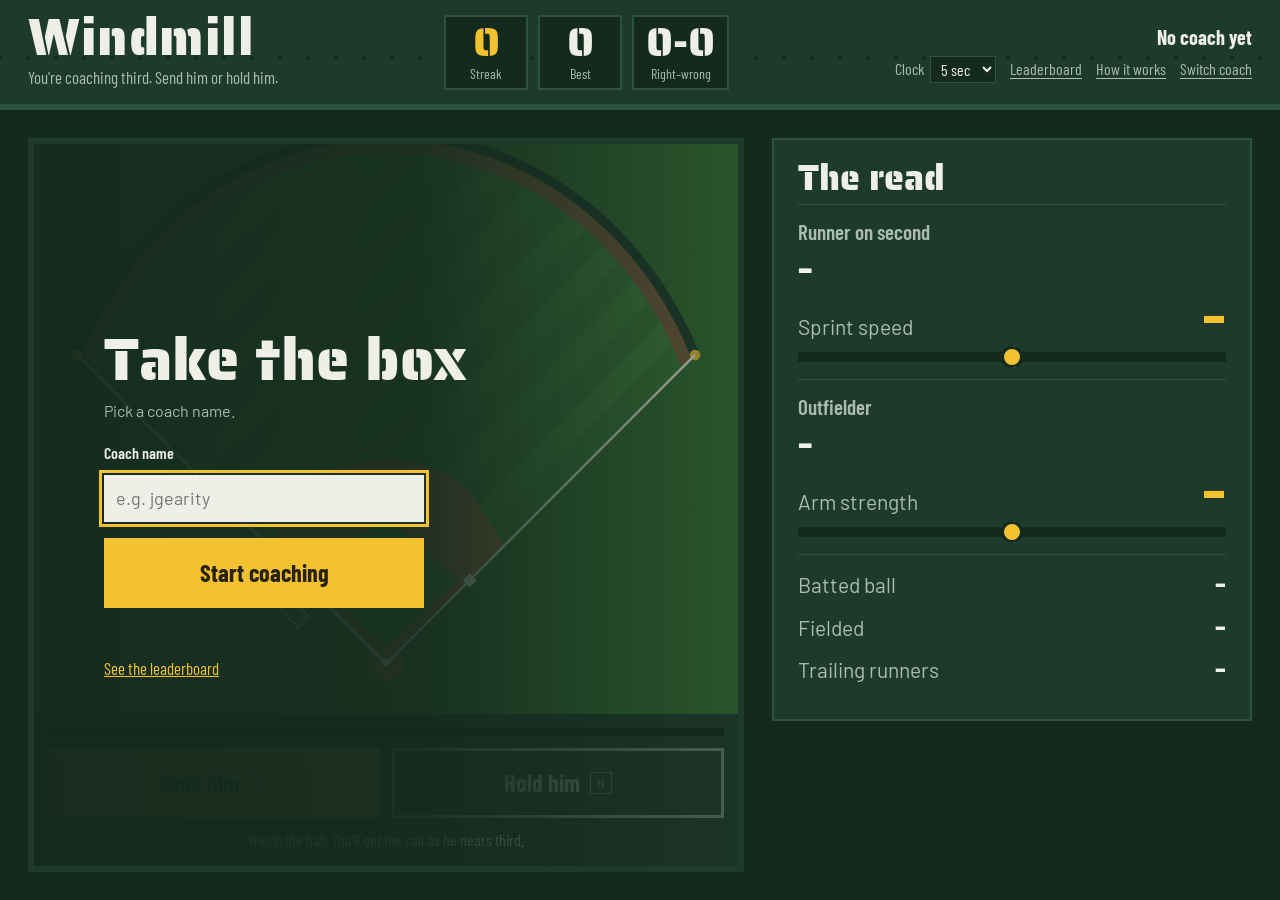
==== commit b6f1c643: "Cut explanatory filler from the leaderboard and login screens" ====
--- a/index.html
+++ b/index.html
@@ -69,7 +69,7 @@
 
       <form class="login" id="login">
         <h2>Take the box</h2>
-        <p>Pick a coach name. Your record saves on this device.<span class="board-link" hidden> Every streak you finish also goes on the leaderboard under this name.</span></p>
+        <p>Pick a coach name.</p>
         <label for="username">Coach name</label>
         <input id="username" name="username" maxlength="20" autocomplete="nickname" required placeholder="e.g. jgearity">
         <button type="submit" class="call call-send">Start coaching</button>
--- a/css/style.css
+++ b/css/style.css
@@ -267,7 +267,7 @@
   font-family: var(--f-cond); font-weight: 700; font-size: 18px; padding: 6px 14px; cursor: pointer;
 }
 .lb-tab[aria-selected="true"] { background: var(--signal); color: var(--signal-ink); border-color: var(--signal); }
-.lb-note { color: var(--chalk-dim); font-size: 16px; margin: 12px 0 16px; max-width: 70ch; }
+.lb-head { margin-bottom: 16px; }
 .lb-status { font-family: var(--f-cond); font-size: 20px; color: var(--chalk-dim); }
 .lb-table { width: 100%; border-collapse: collapse; font-family: var(--f-cond); font-size: 22px; }
 .lb-table th {
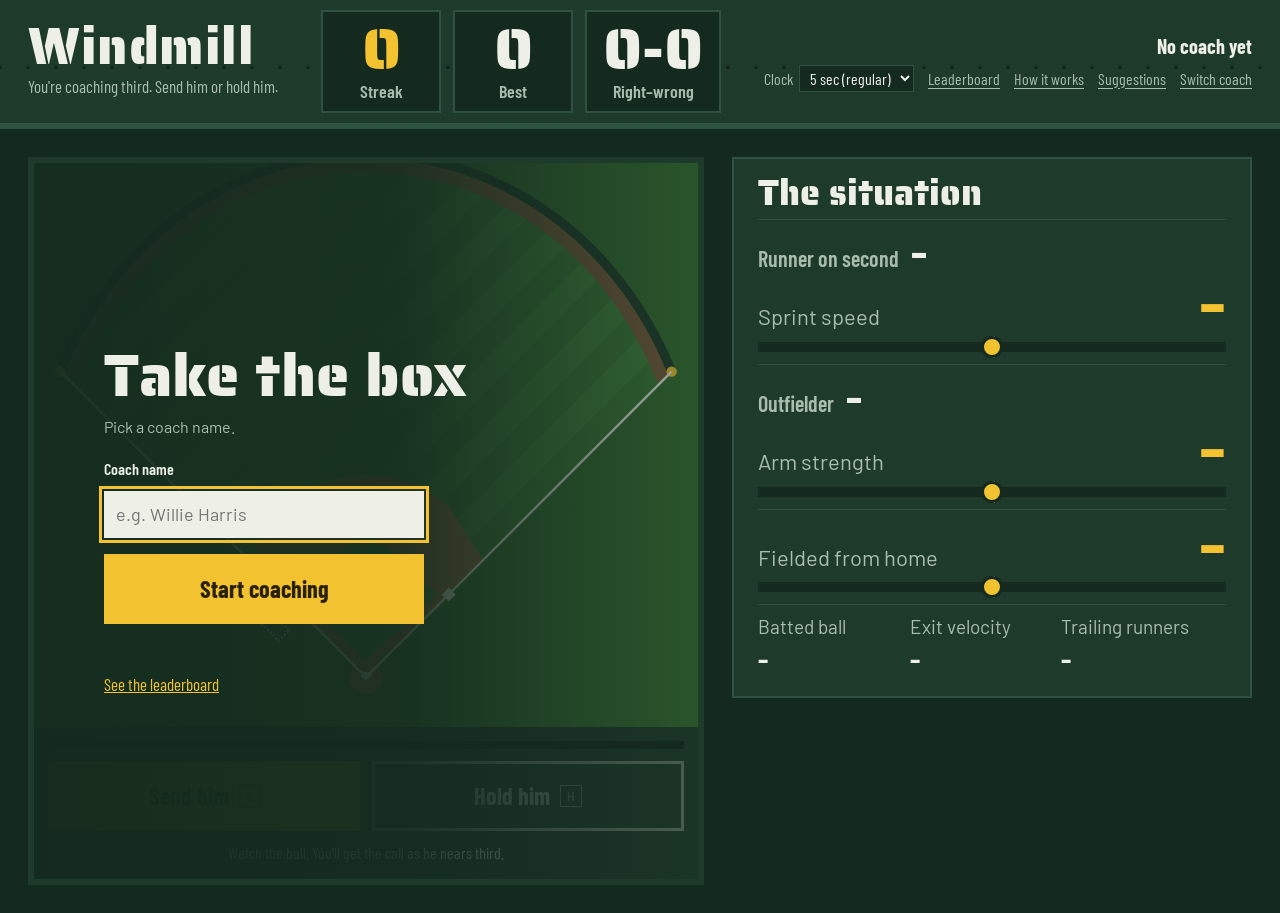
==== commit 89b8a398: "Scale the model to the game's 50/50 deal; add modes, suggestions, bigger read The reveal now shows t" ====
--- a/index.html
+++ b/index.html
@@ -37,15 +37,15 @@
       <div class="coach-actions">
         <label class="timer-pick">Clock
           <select id="timerSelect">
-            <option value="3">3 sec</option>
-            <option value="5" selected>5 sec</option>
-            <option value="8">8 sec</option>
-            <option value="12">12 sec</option>
-            <option value="0">Off</option>
+            <option value="3">3 sec (hard)</option>
+            <option value="5" selected>5 sec (regular)</option>
+            <option value="8">8 sec (easy)</option>
+            <option value="0">Off (no clock)</option>
           </select>
         </label>
-        <a class="link-btn board-link" href="leaderboard.html" hidden>Leaderboard</a>
+        <a class="link-btn online-only" href="leaderboard.html" hidden>Leaderboard</a>
         <button class="link-btn" id="aboutBtn" type="button">How it works</button>
+        <button class="link-btn online-only" id="suggestBtn" type="button" hidden>Suggestions</button>
         <button class="link-btn" id="switchBtn" type="button">Switch coach</button>
       </div>
     </div>
@@ -74,7 +74,7 @@
         <input id="username" name="username" maxlength="20" autocomplete="nickname" required placeholder="e.g. jgearity">
         <button type="submit" class="call call-send">Start coaching</button>
         <div class="local-board" id="localBoard"></div>
-        <a class="board-link login-board-link" href="leaderboard.html" hidden>See the leaderboard</a>
+        <a class="online-only login-board-link" href="leaderboard.html" hidden>See the leaderboard</a>
       </form>
     </section>
 
@@ -89,7 +89,7 @@
       </div>
 
       <aside class="panel" id="scout" aria-label="Scouting report">
-        <h2 class="panel-title">The read</h2>
+        <h2 class="panel-title">The situation</h2>
         <div class="scout-block">
           <p class="who"><span class="who-role">Runner on second</span><span class="who-name" id="runnerName">–</span></p>
           <div class="stat">
@@ -108,9 +108,17 @@
           <div class="meter" id="armMeter"><span class="meter-avg" title="MLB average"></span><span class="meter-dot"></span></div>
           <p class="meter-words" id="armWords"></p>
         </div>
+        <div class="scout-block">
+          <div class="stat">
+            <span class="stat-label">Fielded from home</span>
+            <span class="stat-val" id="bbDist">–</span>
+          </div>
+          <div class="meter" id="distMeter"><span class="meter-avg" title="Average send"></span><span class="meter-dot"></span></div>
+          <p class="meter-words" id="distWords"></p>
+        </div>
         <div class="scout-block facts">
           <div><span>Batted ball</span><strong id="bbType">–</strong></div>
-          <div><span>Fielded</span><strong id="bbDist">–</strong></div>
+          <div><span>Exit velocity</span><strong id="bbEV">–</strong></div>
           <div><span>Trailing runners</span><strong id="trailing">–</strong></div>
         </div>
         <p class="demo-note" id="demoNote" hidden>Demo plays with made-up players. Run the data pipeline to load real MLB sends.</p>
@@ -122,10 +130,8 @@
         <p class="reveal-desc" id="revealDesc"></p>
         <div class="numbers">
           <div><span>Model: chance he scores</span><strong id="pSafe">–</strong></div>
-          <div><span>Needed to send with <b id="beOuts"></b></span><strong id="beVal">–</strong></div>
         </div>
         <p class="process" id="process"></p>
-        <p class="risk" id="risk" hidden></p>
         <div class="clip-meta" id="clipMeta"></div>
         <button class="call call-send next" id="nextBtn" type="button">Next play <kbd>Enter</kbd></button>
       </aside>
@@ -137,16 +143,30 @@
       <h2>How it works</h2>
       <p>Every play here is a real MLB play where the third base coach sent a runner home from second on a single to the outfield. You watch the play develop, then the clock starts. Send him or hold him.</p>
       <p>Your streak grows when you send a runner who scored, or hold one who was thrown out at the plate in real life. It ends when you send a runner who was thrown out, hold one who scored, or let the clock run out. Coaches don't get a timeout.</p>
-      <p>Real coaches mostly send when it's safe, so the game deals safe and out plays about equally. Otherwise you could send every time and never lose. <span id="poolNote"></span></p>
+      <p>In real baseball, about 97 of every 100 sends score. This game deals safe plays and outs 50/50, so sending every time won't keep a streak alive. <span id="poolNote"></span></p>
       <h3>The model</h3>
       <p>After each call you get a second grade. A timing model estimates how long the runner needs to get home, from his Statcast sprint speed, and how long the ball needs to get there, from where it was fielded and the outfielder's arm. The gap between the two becomes the chance he scores.</p>
       <p id="fitNote"></p>
-      <p>How big a chance you need depends on outs. With two outs, an out at the plate costs little, so sending pays if he scores a bit under half the time. With nobody out, a hold leaves first and third with nobody out, so he needs to score about three times in four. Those thresholds come from a run expectancy table built from the same seasons, assuming the trailing runners each take an extra base on the throw.</p>
-      <p>The streak is graded on what really happened, and the model grades the decision. Sometimes the right call gets thrown out.</p>
+      <p>That chance is adjusted for the game's 50/50 deal, so the model calls a send right when it gives him better than even odds. The streak is graded on what really happened, and the model grades the decision. Sometimes the right call gets thrown out.</p>
       <h3>The animation</h3>
       <p>The field animation is a recreation built from the play data. It isn't tracked from video, and it always ends the way the real play did. The broadcast clip plays after you decide.</p>
       <p class="about-credit">Built by Jacob Gearity. Data from MLB Statcast via Baseball Savant and the MLB Stats API. Video streams from MLB. Not affiliated with MLB.</p>
       <button class="call call-send" value="close">Back to the box</button>
+    </form>
+  </dialog>
+
+  <dialog id="suggest">
+    <form class="about suggest" id="suggestForm">
+      <h2>Suggestions</h2>
+      <label for="suggestText">What should change?</label>
+      <textarea id="suggestText" maxlength="2000" rows="5" required></textarea>
+      <label for="suggestName">Your name (optional)</label>
+      <input id="suggestName" maxlength="40" autocomplete="name">
+      <p class="suggest-status" id="suggestStatus" aria-live="polite"></p>
+      <div class="suggest-actions">
+        <button type="submit" class="call call-send" id="suggestSend">Send</button>
+        <button type="button" class="call call-hold" id="suggestClose">Close</button>
+      </div>
     </form>
   </dialog>
 
--- a/css/style.css
+++ b/css/style.css
@@ -38,7 +38,7 @@
   grid-template-columns: auto 1fr auto;
   align-items: center;
   gap: var(--gutter);
-  padding: 14px var(--gutter);
+  padding: 10px var(--gutter);
   background: var(--board);
   border-bottom: 6px solid var(--board-line);
   /* rivet line, like a painted steel board */
@@ -58,23 +58,23 @@
 }
 .brand p { margin: 4px 0 0; color: var(--chalk-dim); font-family: var(--f-cond); font-size: 17px; }
 
-.tiles { display: flex; gap: 10px; justify-content: center; }
+.tiles { display: flex; gap: 12px; justify-content: center; }
 .tile {
   display: flex; flex-direction: column; align-items: center;
-  min-width: 84px;
-  padding: 6px 12px 4px;
+  min-width: 120px;
+  padding: 8px 16px 6px;
   background: var(--board-deep);
   border: 2px solid var(--board-line);
 }
 .tile-num {
   font-family: var(--f-stencil);
-  font-size: 40px;
+  font-size: 58px;
   line-height: 1;
   color: var(--chalk);
   font-variant-numeric: tabular-nums;
 }
 .tile-streak .tile-num { color: var(--signal); }
-.tile-label { font-family: var(--f-cond); font-size: 14px; color: var(--chalk-dim); }
+.tile-label { font-family: var(--f-cond); font-size: 18px; font-weight: 600; color: var(--chalk-dim); }
 .tile-num.flip { animation: flip .45s ease-out; }
 @keyframes flip {
   0% { transform: rotateX(90deg); }
@@ -98,7 +98,7 @@
 /* ---------- Layout ---------- */
 .layout {
   display: grid;
-  grid-template-columns: minmax(0, 1fr) 480px;
+  grid-template-columns: minmax(0, 1fr) 520px;
   gap: var(--gutter);
   padding: var(--gutter);
   max-width: 1560px;
@@ -126,7 +126,7 @@
   padding: 12px 20px;
   background: var(--board-deep);
   border: 2px solid var(--board-line);
-  font-family: var(--f-cond); font-size: 32px; font-weight: 700; line-height: 1.1;
+  font-family: var(--f-cond); font-size: 34px; font-weight: 700; line-height: 1.1;
 }
 .sit-state { display: flex; align-items: center; gap: 16px; flex-wrap: wrap; }
 .sit-round { color: var(--signal); }
@@ -197,32 +197,32 @@
 .panel {
   background: var(--board);
   border: 2px solid var(--board-line);
-  padding: 20px 24px 22px;
+  padding: 16px 24px 14px;
 }
 .panel-title {
   font-family: var(--f-stencil); font-weight: 400; font-size: 36px; line-height: 1;
   margin: 0 0 8px;
 }
-.scout-block { padding: 11px 0; border-top: 1px solid var(--board-line); }
-.who { margin: 0 0 4px; display: flex; flex-direction: column; }
-.who-role { font-family: var(--f-cond); color: var(--chalk-dim); font-size: 21px; font-weight: 600; }
-.who-name { font-family: var(--f-cond); font-weight: 700; font-size: 38px; line-height: 1.05; }
+.scout-block { padding: 8px 0; border-top: 1px solid var(--board-line); }
+.who { margin: 0 0 2px; display: flex; flex-wrap: wrap; align-items: baseline; column-gap: 12px; }
+.who-role { font-family: var(--f-cond); color: var(--chalk-dim); font-size: 22px; font-weight: 600; }
+.who-name { font-family: var(--f-cond); font-weight: 700; font-size: 42px; line-height: 1.05; }
 .stat { display: flex; justify-content: space-between; align-items: baseline; gap: 8px; }
-.stat-label { color: var(--chalk-dim); font-size: 21px; }
-.stat-val { font-family: var(--f-stencil); font-size: 50px; line-height: 1.05; color: var(--signal); font-variant-numeric: tabular-nums; white-space: nowrap; }
-.stat-val small { font-family: var(--f-cond); font-size: 21px; font-weight: 600; color: var(--chalk-dim); }
-.meter { position: relative; height: 10px; background: var(--board-deep); margin: 8px 0 6px; }
+.stat-label { color: var(--chalk-dim); font-size: 22px; }
+.stat-val { font-family: var(--f-stencil); font-size: 56px; line-height: 1.05; color: var(--signal); font-variant-numeric: tabular-nums; white-space: nowrap; }
+.stat-val small { font-family: var(--f-cond); font-size: 22px; font-weight: 600; color: var(--chalk-dim); }
+.meter { position: relative; height: 10px; background: var(--board-deep); margin: 6px 0 4px; }
 .meter-avg { position: absolute; top: -6px; bottom: -6px; width: 3px; background: var(--chalk-dim); left: 50%; }
 .meter-dot {
   position: absolute; top: 50%; width: 22px; height: 22px; margin: -11px 0 0 -11px;
   background: var(--signal); border: 3px solid var(--board-deep); border-radius: 50%; left: 50%;
   transition: left .5s ease;
 }
-.meter-words { margin: 6px 0 0; font-size: 19px; color: var(--chalk-dim); }
-.facts { display: grid; gap: 8px; }
-.facts div { display: flex; justify-content: space-between; align-items: baseline; gap: 12px; font-size: 21px; }
+.meter-words { margin: 4px 0 0; font-size: 20px; color: var(--chalk-dim); }
+.facts { display: grid; grid-template-columns: 1fr 1fr 1.2fr; gap: 14px; }
+.facts div { display: flex; flex-direction: column; gap: 2px; font-size: 19px; }
 .facts span { color: var(--chalk-dim); }
-.facts strong { font-family: var(--f-cond); font-size: 28px; font-weight: 700; text-align: right; line-height: 1.15; }
+.facts strong { font-family: var(--f-cond); font-size: 27px; font-weight: 700; line-height: 1.1; }
 .demo-note {
   margin: 12px 0 0; padding: 10px 12px; font-size: 14px;
   border-left: 3px solid var(--signal); background: var(--board-deep); color: var(--chalk-dim);
@@ -236,13 +236,11 @@
 .verdict.bad { color: var(--out); }
 .reveal-title { font-family: var(--f-stencil); font-weight: 400; font-size: 34px; line-height: 1.05; margin: 2px 0 8px; }
 .reveal-desc { margin: 0 0 14px; color: var(--chalk-dim); font-size: 15px; }
-.numbers { display: grid; grid-template-columns: 1fr 1fr; gap: 10px; margin-bottom: 10px; }
-.numbers div { background: var(--board-deep); padding: 8px 10px; display: flex; flex-direction: column; }
-.numbers span { font-size: 13px; color: var(--chalk-dim); line-height: 1.3; }
-.numbers strong { font-family: var(--f-stencil); font-weight: 400; font-size: 30px; color: var(--chalk); }
+.numbers { margin-bottom: 10px; }
+.numbers div { background: var(--board-deep); padding: 10px 14px; display: flex; justify-content: space-between; align-items: center; gap: 12px; }
+.numbers span { font-size: 17px; color: var(--chalk-dim); line-height: 1.3; }
+.numbers strong { font-family: var(--f-stencil); font-weight: 400; font-size: 40px; line-height: 1; color: var(--chalk); }
 .process { margin: 0 0 8px; font-size: 17px; }
-.risk { margin: 0 0 14px; font-size: 17px; color: var(--chalk-dim); }
-.risk strong { color: var(--signal); font-weight: 600; }
 .clip-meta {
   display: flex; flex-wrap: wrap; align-items: baseline; gap: 6px 16px;
   margin: 0 0 16px; font-size: 14px; color: var(--chalk-dim);
@@ -267,6 +265,18 @@
   font-family: var(--f-cond); font-weight: 700; font-size: 18px; padding: 6px 14px; cursor: pointer;
 }
 .lb-tab[aria-selected="true"] { background: var(--signal); color: var(--signal-ink); border-color: var(--signal); }
+.lb-tab small { font-size: 14px; font-weight: 600; opacity: .75; margin-left: 4px; }
+.lb-modes { margin: 4px 0 18px; flex-wrap: wrap; }
+
+/* ---------- Suggestions ---------- */
+.suggest { display: flex; flex-direction: column; gap: 8px; }
+.suggest label { font-family: var(--f-cond); font-weight: 600; font-size: 17px; }
+.suggest textarea, .suggest input {
+  background: var(--chalk); color: #10241a; border: 0; padding: 10px 12px; font-size: 17px; resize: vertical;
+}
+.suggest-status { min-height: 1.5em; margin: 4px 0 0; color: var(--signal); font-family: var(--f-cond); font-size: 18px; }
+.suggest-actions { display: flex; gap: 12px; }
+.suggest-actions .call { margin-top: 0; font-size: 20px; padding: 10px 22px; }
 .lb-head { margin-bottom: 16px; }
 .lb-status { font-family: var(--f-cond); font-size: 20px; color: var(--chalk-dim); }
 .lb-table { width: 100%; border-collapse: collapse; font-family: var(--f-cond); font-size: 22px; }
@@ -310,12 +320,16 @@
   .brand h1 { font-size: 32px; }
   .brand p { display: none; }
   .tiles { gap: 6px; }
-  .tile { min-width: 0; padding: 3px 8px 2px; }
-  .tile-num { font-size: 24px; }
-  .tile-label { font-size: 12px; }
-  .coach-name { font-size: 17px; white-space: nowrap; }
-  .coach-actions { gap: 10px; font-size: 14px; }
+  .tile { min-width: 0; padding: 4px 10px 3px; }
+  .tile-num { font-size: 30px; }
+  .tile-label { font-size: 13px; }
+  .coach-name { display: none; }
+  .coach-meta { justify-content: flex-start; }
+  .coach-actions { gap: 4px 12px; font-size: 14px; justify-content: flex-start; }
+  .timer-pick select { padding: 1px 4px; }
   .link-btn { font-size: 15px; }
+  #scout .scout-block:nth-of-type(3) { grid-column: 1 / -1; }
+  #scout .scout-block:nth-of-type(3) .stat { flex-direction: row; justify-content: space-between; align-items: baseline; }
   .layout { gap: 10px; padding: 10px 16px; }
   .call { font-size: 20px; padding: 10px; }
   .call kbd { display: none; }
@@ -336,8 +350,10 @@
   #scout .panel-title { display: none; }
   #scout .scout-block { padding: 6px 0; border-top: 0; }
   #scout .facts, #scout .demo-note { grid-column: 1 / -1; }
-  #scout .facts { border-top: 1px solid var(--board-line); padding-top: 8px; gap: 2px; }
-  .who { margin-bottom: 2px; }
+  #scout .facts { border-top: 1px solid var(--board-line); padding-top: 8px; gap: 2px; grid-template-columns: 1fr; }
+  #scout .facts div { flex-direction: row; justify-content: space-between; align-items: baseline; }
+  #scout .facts strong { text-align: right; }
+  .who { margin-bottom: 2px; flex-direction: column; }
   .who-name { font-size: 22px; }
   .who-role, .stat-label { font-size: 15px; }
   .facts div { font-size: 15px; }
@@ -354,12 +370,15 @@
   .lb-table { font-size: 18px; }
   .lb-table td { padding: 8px 6px; }
   .lb-table td.num { font-size: 24px; }
-  .lb-table th:nth-child(5), .lb-table td:nth-child(5) { display: none; }
+  .lb-table th:nth-child(4), .lb-table td:nth-child(4) { display: none; }
+  .lb-modes .lb-tab { flex: 1; padding: 6px 4px; font-size: 16px; }
+  .lb-tab small { display: none; }
   .reveal { padding: 14px 16px; }
   .reveal-title { font-size: 26px; }
   .reveal-desc { font-size: 14px; margin-bottom: 10px; }
   .numbers { gap: 8px; margin-bottom: 8px; }
-  .numbers strong { font-size: 24px; }
+  .numbers strong { font-size: 30px; }
+  .numbers span { font-size: 15px; }
   .process { font-size: 15px; margin-bottom: 8px; }
   .clip-meta { margin-bottom: 10px; }
   /* The panel sits above the field on phones, so pin the clip to the top of the field area. */
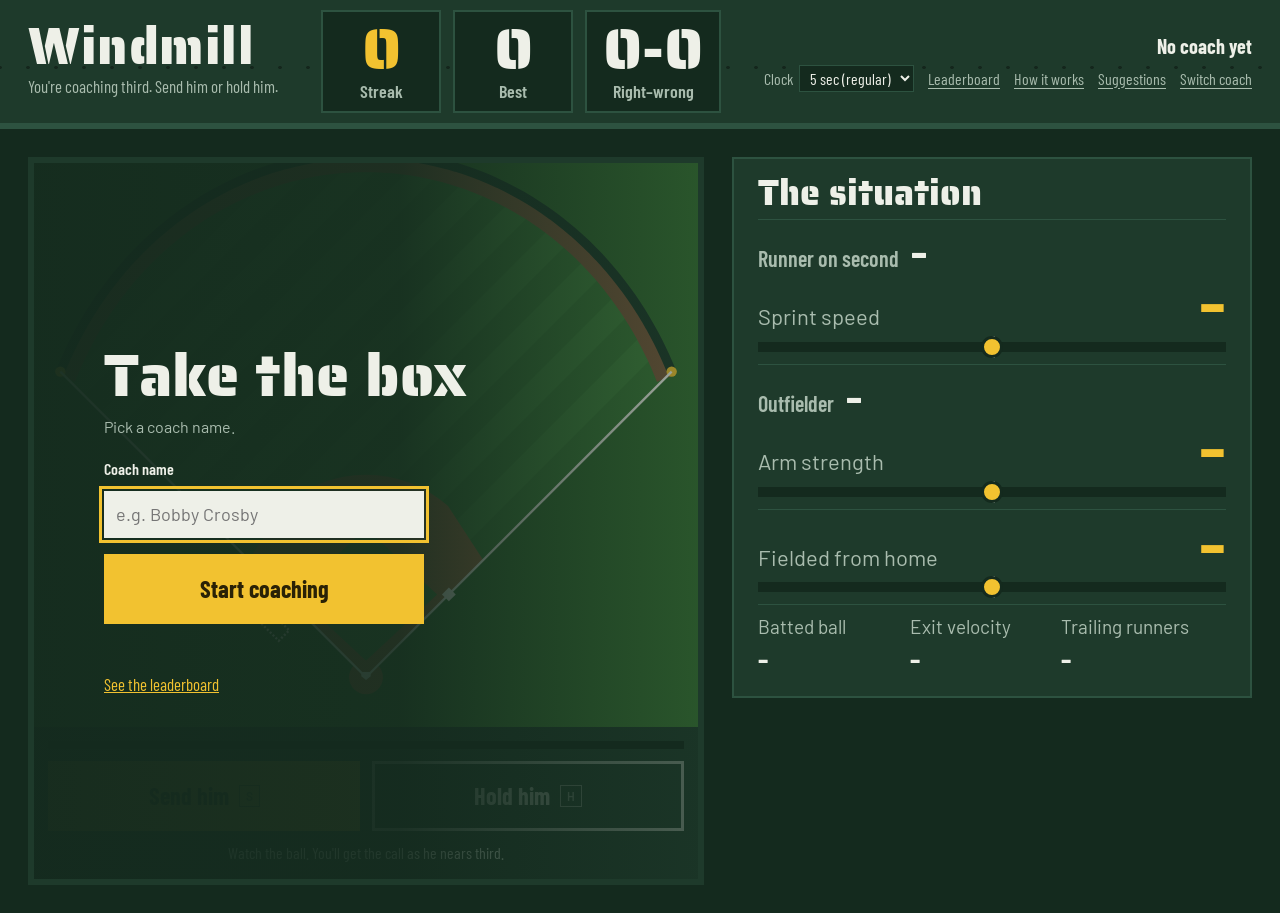
==== commit b080afa5: "Move every line of script-written text into js/copy.js game.js, field.js and leaderboard.js now read" ====
--- a/index.html
+++ b/index.html
@@ -33,7 +33,7 @@
       <div class="tile"><span class="tile-num" id="record">0-0</span><span class="tile-label">Right–wrong</span></div>
     </div>
     <div class="coach-meta">
-      <span class="coach-name" id="coachName">No coach yet</span>
+      <span class="coach-name" id="coachName"></span>
       <div class="coach-actions">
         <label class="timer-pick">Clock
           <select id="timerSelect">
@@ -64,7 +64,7 @@
           <button class="call call-send" id="sendBtn" type="button" disabled>Send him <kbd>S</kbd></button>
           <button class="call call-hold" id="holdBtn" type="button" disabled>Hold him <kbd>H</kbd></button>
         </div>
-        <p class="call-hint" id="callHint" aria-live="polite">Watch the ball. You'll get the call as he nears third.</p>
+        <p class="call-hint" id="callHint" aria-live="polite"></p>
       </div>
 
       <form class="login" id="login">
@@ -100,7 +100,7 @@
           <p class="meter-words" id="runnerWords"></p>
         </div>
         <div class="scout-block">
-          <p class="who"><span class="who-role" id="fielderRole">Outfielder</span><span class="who-name" id="fielderName">–</span></p>
+          <p class="who"><span class="who-role" id="fielderRole"></span><span class="who-name" id="fielderName">–</span></p>
           <div class="stat">
             <span class="stat-label">Arm strength</span>
             <span class="stat-val" id="fielderArm">–</span>
@@ -172,9 +172,12 @@
 
   <script src="data/plays.js"></script>
   <script src="js/config.js"></script>
+  <script src="js/copy.js"></script>
   <script src="js/model.js"></script>
   <script src="js/store.js"></script>
   <script src="js/field.js"></script>
   <script src="js/game.js"></script>
+  <!-- ?edit loads the text editor, which lives in the gearity.github.io repo -->
+  <script>if (new URLSearchParams(location.search).has("edit")) document.body.append(Object.assign(document.createElement("script"), { src: "/edit.js" }));</script>
 </body>
 </html>
